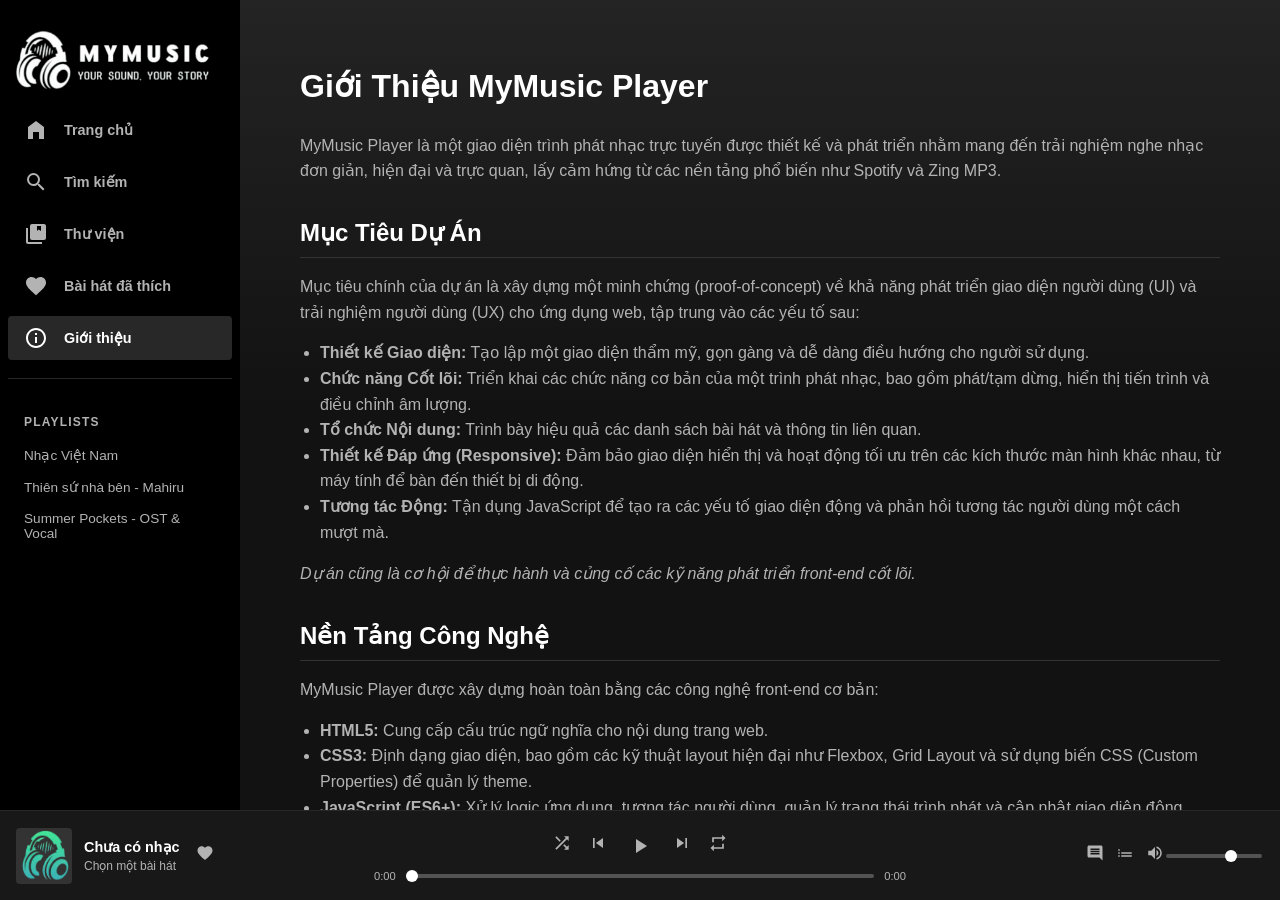
==== about.html @ 6b999616 "complete Website" ====
<!DOCTYPE html>
<html lang="vi">

<head>
    <meta charset="UTF-8">
    <meta name="viewport" content="width=device-width, initial-scale=1.0">
    <title>Giới thiệu - My Music Player</title>
    <link rel="stylesheet" href="styles.css">
    <link rel="icon" href="img/favicon.png" type="image/png">
    <style>
        /* Style riêng cho trang about nếu cần */
        .about-content {
            padding: 20px 30px;
            line-height: 1.6;
        }

        .about-content h1 {
            margin-bottom: 20px;
            font-size: 2em;
        }

        .about-content h2 {
            margin-top: 30px;
            margin-bottom: 15px;
            font-size: 1.5em;
            border-bottom: 1px solid #333;
            padding-bottom: 5px;
        }

        .about-content p {
            margin-bottom: 15px;
            color: #b3b3b3;
        }

        .about-content ul {
            list-style: disc;
            margin-left: 20px;
            margin-bottom: 15px;
            color: #b3b3b3;
        }

        .about-content a {
            color: #1DB954;
            /* Màu link Spotify Green */
            text-decoration: underline;
        }

        .about-content a:hover {
            color: #1ed760;
        }
    </style>
</head>

<body>
    <button class="menu-toggle-btn" aria-label="Toggle menu">☰</button>
    <audio id="audio-player"></audio>

    <div class="music-player-container">
        <!-- 1. Sidebar -->
        <nav class="sidebar">
            <div><img src="img/logo.png" height="80"></div>
            <div class="sidebar-nav">
                <ul>
                    <li>
                        <a href="index.html" class="active">
                            <svg viewBox="0 0 24 24" class="icon-home">
                                <path d="M12 3L4 9v12h5v-7h6v7h5V9z"></path>
                            </svg>
                            Trang chủ
                        </a>
                    </li>
                    <li>
                        <a href="search.html">
                            <svg viewBox="0 0 24 24" class="icon-search">
                                <path
                                    d="M15.5 14h-.79l-.28-.27A6.471 6.471 0 0 0 16 9.5 6.5 6.5 0 1 0 9.5 16c1.61 0 3.09-.59 4.23-1.57l.27.28v.79l5 4.99L20.49 19l-4.99-5zm-6 0C7.01 14 5 11.99 5 9.5S7.01 5 9.5 5 14 7.01 14 9.5 11.99 14 9.5 14z">
                                </path>
                            </svg>
                            Tìm kiếm
                        </a>
                    </li>
                    <li>
                        <a href="library.html">
                            <svg viewBox="0 0 24 24" class="icon-library">
                                <path
                                    d="M4 6H2v14c0 1.1.9 2 2 2h14v-2H4V6zm16-4H8c-1.1 0-2 .9-2 2v12c0 1.1.9 2 2 2h12c1.1 0 2-.9 2-2V4c0-1.1-.9-2-2-2zm-3 2v5l-2.5-1.5L13 9V4h5zM8 16h12V4h-2v7l-2.5-1.5L13 9V4H8v12z">
                                </path>
                            </svg>
                            Thư viện
                        </a>
                    </li>
                    <li>
                        <a href="favorite.html"> <!-- Link Bài hát đã thích giữ nguyên hoặc tạo trang riêng -->
                            <svg viewBox="0 0 24 24" class="icon-like">
                                <path
                                    d="M12 21.35l-1.45-1.32C5.4 15.36 2 12.28 2 8.5 2 5.42 4.42 3 7.5 3c1.74 0 3.41.81 4.5 2.09C13.09 3.81 14.76 3 16.5 3 19.58 3 22 5.42 22 8.5c0 3.78-3.4 6.86-8.55 11.54L12 21.35z">
                                </path>
                            </svg>
                            Bài hát đã thích
                        </a>
                    </li>
                    <!-- THÊM LINK GIỚI THIỆU -->
                    <li>
                        <a href="about.html" class="sidebar-link"> <!-- Đặt class sidebar-link nếu muốn style riêng -->
                            <svg viewBox="0 0 24 24" width="24" height="24" fill="currentColor" class="icon-info">
                                <path
                                    d="M11 7h2v2h-2zm0 4h2v6h-2zm1-9C6.48 2 2 6.48 2 12s4.48 10 10 10 10-4.48 10-10S17.52 2 12 2zm0 18c-4.41 0-8-3.59-8-8s3.59-8 8-8 8 3.59 8 8-3.59 8-8 8z">
                                </path>
                            </svg>
                            Giới thiệu
                        </a>
                    </li>

                </ul>
            </div>
            <div class="sidebar-playlists">
                <h4>PLAYLISTS</h4>
                <ul id="playlist-links-list">
                    <!-- Các link playlist sẽ được tạo bởi JavaScript ở đây -->
                </ul>
            </div>
        </nav>

        <!-- 2. Main Content Area for About Page -->
        <main class="main-content" id="about-content-container">
            <div class="about-content container py-4"> <!-- Thêm class container và padding -->
                <h1 class="text-center mb-4">Giới Thiệu MyMusic Player</h1>

                <p class="lead text-center mb-5">
                    MyMusic Player là một giao diện trình phát nhạc trực tuyến được thiết kế và phát triển nhằm mang đến
                    trải nghiệm nghe nhạc đơn giản, hiện đại và trực quan, lấy cảm hứng từ các nền tảng phổ biến như
                    Spotify và Zing MP3.
                </p>

                <section class="mb-5">
                    <h2 class="h4 border-bottom pb-2 mb-3">Mục Tiêu Dự Án</h2>
                    <p>Mục tiêu chính của dự án là xây dựng một minh chứng (proof-of-concept) về khả năng phát triển
                        giao diện người dùng (UI) và trải nghiệm người dùng (UX) cho ứng dụng web, tập trung vào các yếu
                        tố sau:</p>
                    <ul>
                        <li><strong>Thiết kế Giao diện:</strong> Tạo lập một giao diện thẩm mỹ, gọn gàng và dễ dàng điều
                            hướng cho người sử dụng.</li>
                        <li><strong>Chức năng Cốt lõi:</strong> Triển khai các chức năng cơ bản của một trình phát nhạc,
                            bao gồm phát/tạm dừng, hiển thị tiến trình và điều chỉnh âm lượng.</li>
                        <li><strong>Tổ chức Nội dung:</strong> Trình bày hiệu quả các danh sách bài hát và thông tin
                            liên quan.</li>
                        <li><strong>Thiết kế Đáp ứng (Responsive):</strong> Đảm bảo giao diện hiển thị và hoạt động tối
                            ưu trên các kích thước màn hình khác nhau, từ máy tính để bàn đến thiết bị di động.</li>
                        <li><strong>Tương tác Động:</strong> Tận dụng JavaScript để tạo ra các yếu tố giao diện động và
                            phản hồi tương tác người dùng một cách mượt mà.</li>
                    </ul>
                    <p><em>Dự án cũng là cơ hội để thực hành và củng cố các kỹ năng phát triển front-end cốt lõi.</em>
                    </p>
                </section>

                <section class="mb-5">
                    <h2 class="h4 border-bottom pb-2 mb-3">Nền Tảng Công Nghệ</h2>
                    <p>MyMusic Player được xây dựng hoàn toàn bằng các công nghệ front-end cơ bản:</p>
                    <ul>
                        <li><strong>HTML5:</strong> Cung cấp cấu trúc ngữ nghĩa cho nội dung trang web.</li>
                        <li><strong>CSS3:</strong> Định dạng giao diện, bao gồm các kỹ thuật layout hiện đại như
                            Flexbox, Grid Layout và sử dụng biến CSS (Custom Properties) để quản lý theme.</li>
                        <li><strong>JavaScript (ES6+):</strong> Xử lý logic ứng dụng, tương tác người dùng, quản lý
                            trạng thái trình phát và cập nhật giao diện động (không sử dụng framework/thư viện bên
                            ngoài).</li>
                        <li><strong>Hosting:</strong> Triển khai dưới dạng trang web tĩnh thông qua GitHub Pages.</li>
                    </ul>
                </section>

                <section class="mb-5">
                    <h2 class="h4 border-bottom pb-2 mb-3">Phạm Vi và Giới Hạn</h2>
                    <p>MyMusic Player là một ứng dụng web tĩnh (static web application), được triển khai trên GitHub
                        Pages. Do đó, ứng dụng hoạt động hoàn toàn phía client (trình duyệt) và có các giới hạn sau:</p>
                    <ul>
                        <li><strong>Dữ liệu tĩnh:</strong> Danh sách bài hát, thông tin nghệ sĩ và ảnh bìa được định
                            nghĩa cố định trong mã nguồn (JavaScript) và không thể được người dùng thêm/sửa/xóa thông
                            qua giao diện.</li>
                        <li><strong>Không có tính năng phía máy chủ:</strong> Không có cơ sở dữ liệu, chức năng đăng
                            nhập/đăng ký người dùng, lưu trữ playlist cá nhân trên server, hoặc khả năng tải lên tập tin
                            nhạc.</li>
                        <li><strong>Hoạt động độc lập:</strong> Không có sự đồng bộ hóa trạng thái nghe nhạc giữa các
                            thiết bị hoặc phiên làm việc khác nhau.</li>
                    </ul>
                    <p><em>Các giới hạn này phản ánh bản chất của một dự án front-end tĩnh tập trung vào giao diện và
                            trải nghiệm người dùng phía client.</em></p>
                </section>

                <section class="mb-4">
                    <h2 class="h4 border-bottom pb-2 mb-3">Thông Tin Nhà Phát Triển</h2>
                    <p>Dự án được phát triển bởi <strong>Trần Hữu Đạt</strong>.</p>
                    <p>Để xem thêm các dự án khác hoặc liên hệ, vui lòng truy cập hồ sơ GitHub:</p>
                    <p><a href="https://github.com/TranHuuDat2004/" target="_blank" rel="noopener noreferrer"
                            class="btn btn-outline-dark">
                            <i class="fab fa-github"></i> <!-- Giả sử bạn dùng Font Awesome -->
                            Xem trên GitHub
                        </a></p>
                </section>

                <hr>

                <p class="text-center text-muted mt-4">Cảm ơn bạn đã dành thời gian tìm hiểu về MyMusic Player!</p>

            </div>
        </main>

        <!-- 3. Player Bar -->
        <footer class="player-bar">
            <!-- Copy nội dung player bar vào đây -->
            <div class="song-info"> <img src="img/favicon.png" alt="Now Playing" id="now-playing-art">
                <div class="text-details">
                    <h4 id="now-playing-title">Chưa có nhạc</h4>
                    <p id="now-playing-artist">Chọn một bài hát</p>
                </div>
                <div class="actions"> <button title="Thích"><svg viewBox="0 0 24 24" width="18" height="18"
                            class="icon-like">
                            <path
                                d="M12 21.35l-1.45-1.32C5.4 15.36 2 12.28 2 8.5 2 5.42 4.42 3 7.5 3c1.74 0 3.41.81 4.5 2.09C13.09 3.81 14.76 3 16.5 3 19.58 3 22 5.42 22 8.5c0 3.78-3.4 6.86-8.55 11.54L12 21.35z">
                            </path>
                        </svg></button> </div>
            </div>
            <div class="player-controls">
                <div class="buttons"> <button title="Ngẫu nhiên"><svg viewBox="0 0 24 24" width="20" height="20"
                            class="icon-shuffle">
                            <path
                                d="M10.59 9.17L5.41 4 4 5.41l5.17 5.17 1.42-1.41zM14.5 4l2.04 2.04L4 18.59 5.41 20 17.96 7.46 20 9.5V4h-5.5zm.33 9.41l-1.41 1.41 3.13 3.13L14.5 20H20v-5.5l-2.04 2.04-3.13-3.13z">
                            </path>
                        </svg></button> <button title="Trước"><svg viewBox="0 0 24 24" width="20" height="20"
                            class="icon-prev">
                            <path d="M6 6h2v12H6zm3.5 6l8.5 6V6z"></path>
                        </svg></button> <button class="play-pause-btn" id="main-play-pause-btn" title="Phát"><svg
                            viewBox="0 0 24 24" width="24" height="24" class="icon-play">
                            <path d="M8 5v14l11-7z"></path>
                        </svg></button> <button title="Tiếp theo"><svg viewBox="0 0 24 24" width="20" height="20"
                            class="icon-next">
                            <path d="M6 18l8.5-6L6 6v12zM16 6v12h2V6h-2z"></path>
                        </svg></button> <button title="Lặp lại"><svg viewBox="0 0 24 24" width="20" height="20"
                            class="icon-repeat">
                            <path d="M7 7h10v3l4-4-4-4v3H5v6h2V7zm10 10H7v-3l-4 4 4 4v-3h12v-6h-2v4z"></path>
                        </svg></button> </div>
                <div class="progress-bar-container"> <span id="current-time">0:00</span> <input type="range"
                        id="progress-bar" min="0" max="100" value="0" title="Thanh tiến trình"> <span
                        id="total-time">0:00</span> </div>
            </div>
            <div class="other-controls"> <button title="Lời bài hát"><svg viewBox="0 0 24 24" width="18" height="18"
                        class="icon-lyrics">
                        <path
                            d="M20 2H4c-1.1 0-2 .9-2 2v12c0 1.1.9 2 2 2h14l4 4V4c0-1.1-.9-2-2-2zm-2 12H6v-2h12v2zm0-3H6V9h12v2zm0-3H6V6h12v2z">
                        </path>
                    </svg></button> <button title="Hàng đợi"><svg viewBox="0 0 24 24" width="18" height="18"
                        class="icon-queue">
                        <path
                            d="M3 13h2v-2H3v2zm0 4h2v-2H3v2zm0-8h2V7H3v2zm4 4h14v-2H7v2zm0 4h14v-2H7v2zm0-10h14V7H7v2z">
                        </path>
                    </svg></button> <button title="Âm lượng"><svg viewBox="0 0 24 24" width="18" height="18"
                        class="icon-volume">
                        <path
                            d="M3 9v6h4l5 5V4L7 9H3zm13.5 3c0-1.77-1.02-3.29-2.5-4.03v8.05c1.48-.73 2.5-2.25 2.5-4.02zM14 3.23v2.06c2.89.86 5 3.54 5 6.71s-2.11 5.85-5 6.71v2.06c4.01-.91 7-4.49 7-8.77s-2.99-7.86-7-8.77z">
                        </path>
                    </svg></button>
                <div class="volume-bar-container"><input type="range" id="volume-bar" min="0" max="100" value="70"
                        title="Thanh âm lượng"></div>
            </div>
        </footer>
    </div>

    <!-- Scripts cần thiết cho player và sidebar (tùy thuộc cấu trúc của bạn) -->
    <script src="data/music.js"></script> <!-- Cần cho render playlist sidebar -->
    <script src="js/utils.js"></script>
    <script src="js/player.js"></script>
    <!-- Không cần main.js, search.js, library.js ở đây -->
    <script>
        // Chạy render playlist cho sidebar trên trang about
        document.addEventListener('DOMContentLoaded', () => {
            const playlistUl = document.getElementById('playlist-links-list');
            if (typeof ALL_MUSIC_SECTIONS !== 'undefined' && playlistUl && typeof window.renderPlaylistLinks === 'function') {
                window.renderPlaylistLinks(ALL_MUSIC_SECTIONS, playlistUl);
            }
            // Đảm bảo class 'active' đúng cho link 'Giới thiệu'
            document.querySelectorAll('.sidebar-nav a').forEach(link => link.classList.remove('active'));
            const aboutLink = document.querySelector('.sidebar-nav a[href="about.html"]');
            if (aboutLink) aboutLink.classList.add('active');
        });
    </script>

</body>

</html>
---- styles.css ----
html {
    height: 100%;
    /* Đảm bảo html chiếm toàn bộ chiều cao */
    box-sizing: border-box;
    /* Nên có để padding và border không làm tăng kích thước */
}

*,
*:before,
*:after {
    box-sizing: inherit;
    /* Kế thừa box-sizing từ html */
}

body {
    height: 100%;
    /* Đảm bảo body chiếm toàn bộ chiều cao của html */
    margin: 0;
    font-family: -apple-system, BlinkMacSystemFont, "Segoe UI", Roboto, Helvetica, Arial, sans-serif;
    background-color: #121212;
    color: #ffffff;
    /* Quan trọng: Bỏ overflow: hidden ở body nếu có, để test */
    /* overflow: hidden; */
    /* Tạm thời comment dòng này để kiểm tra */
    display: flex;
    /* Sử dụng flexbox cho body để music-player-container có thể co giãn */
    flex-direction: column;
    /* Để music-player-container chiếm hết không gian còn lại */
}

a {
    text-decoration: none;
    color: #b3b3b3;
}

a:hover {
    color: #ffffff;
}

ul {
    list-style: none;
    padding: 0;
    margin: 0;
}

button {
    background-color: transparent;
    border: none;
    color: #b3b3b3;
    cursor: pointer;
    padding: 0;
}

button:hover {
    color: #ffffff;
}

/* Main Layout: Grid like Spotify Desktop */
.music-player-container {
    display: grid;
    grid-template-columns: 240px 1fr;
    /* Sidebar width and main content */
    grid-template-rows: 1fr auto;
    /* Main content fills height, player bar fixed height */
    height: 100vh;
    grid-template-areas:
        "sidebar main-content"
        "player-bar player-bar";
}

/* 1. Sidebar */
.sidebar {
    grid-area: sidebar;
    background-color: #000000;
    padding: 24px 8px;
    display: flex;
    flex-direction: column;
    overflow-y: auto;
}

.sidebar .logo {
    font-size: 1.5em;
    font-weight: bold;
    padding: 0 16px 20px 16px;
    color: #ffffff;
}

.sidebar-nav ul li a,
.sidebar-nav ul li button {
    display: flex;
    align-items: center;
    padding: 10px 16px;
    font-size: 0.9em;
    font-weight: bold;
    border-radius: 4px;
    margin-bottom: 8px;
}

.sidebar-nav ul li a.active,
.sidebar-nav ul li button.active {
    background-color: #282828;
    color: #ffffff;
}

.sidebar-nav ul li a svg,
.sidebar-nav ul li button svg {
    margin-right: 16px;
    width: 24px;
    height: 24px;
}

.sidebar-playlists {
    padding: 20px 16px 0 16px;
    border-top: 1px solid #282828;
    margin-top: 10px;
    flex-grow: 1;
    /* Allow playlists to take remaining space and scroll */
    overflow-y: auto;
}

.sidebar-playlists h4 {
    font-size: 0.75em;
    text-transform: uppercase;
    letter-spacing: .1em;
    margin-bottom: 10px;
    color: #b3b3b3;
}

.sidebar-playlists ul li a {
    display: block;
    padding: 8px 0;
    font-size: 0.85em;
    color: #b3b3b3;
}

.sidebar-playlists ul li a:hover {
    color: #ffffff;
}

.create-playlist-btn {
    font-size: 0.9em !important;
    font-weight: bold !important;
    color: #b3b3b3 !important;
}

.create-playlist-btn:hover {
    color: #ffffff !important;
}

.create-playlist-btn .plus-icon {
    background-color: #b3b3b3;
    color: #000;
    width: 24px;
    height: 24px;
    display: flex;
    justify-content: center;
    align-items: center;
    font-size: 1.2em;
    margin-right: 16px;
    border-radius: 2px;
}

.create-playlist-btn:hover .plus-icon {
    background-color: #ffffff;
}


/* 2. Main Content Area */
.main-content {
    grid-area: main-content;
    background: linear-gradient(rgba(40, 40, 40, 0.8), #121212 50%);
    /* Subtle gradient at top */
    overflow-y: auto;
    padding: 20px 30px;
    scroll-behavior: smooth;
    /* Kích hoạt cuộn mượt cho main-content */
}

.main-content h1 {
    font-size: 2em;
    margin-bottom: 30px;
}

.content-section {
    margin-bottom: 40px;
}

.content-section h2 {
    font-size: 1.5em;
    margin-bottom: 20px;
}

.card-grid {
    display: grid;
    grid-template-columns: repeat(auto-fill, minmax(180px, 1fr));
    gap: 24px;
}

.card {
    background-color: #181818;
    padding: 16px;
    border-radius: 8px;
    transition: background-color 0.3s ease;
    position: relative;
    /* For play button */
    cursor: pointer;
    /* Make the whole card clickable for simplicity or just the play button */
}

.card:hover {
    background-color: #282828;
}

.card img.album-art {
    width: 100%;
    /* Chiếm toàn bộ chiều rộng của .card padding box */
    /* height: auto; */
    /* Bỏ height: auto nếu có, để aspect-ratio kiểm soát */

    aspect-ratio: 1 / 1;
    /* QUAN TRỌNG: Đảm bảo ảnh là hình vuông */
    /* Tỷ lệ 1/1 nghĩa là chiều rộng = chiều cao */

    object-fit: cover;
    /* QUAN TRỌNG: Ảnh sẽ lấp đầy không gian vuông,
                            phần thừa sẽ bị cắt, giữ nguyên tỷ lệ gốc của ảnh. */
    object-position: center center;
    /* Căn giữa ảnh khi bị cắt (mặc định) */

    border-radius: 4px;
    /* Giữ lại bo góc nếu muốn */
    margin-bottom: 12px;
    box-shadow: 0 8px 24px rgba(0, 0, 0, 0.5);
}

.card h3.song-title {
    /* Added class for JS */
    font-size: 1em;
    margin: 0 0 4px 0;
    white-space: nowrap;
    overflow: hidden;
    text-overflow: ellipsis;
}

.card p.song-artist {
    /* Added class for JS */
    font-size: 0.85em;
    color: #b3b3b3;
    margin: 0;
    white-space: nowrap;
    overflow: hidden;
    text-overflow: ellipsis;
}

.card .play-button-overlay {
    position: absolute;
    bottom: 80px;
    /* Adjust based on card content */
    right: 20px;
    background-color: #1DB954;
    /* Spotify green */
    color: white;
    border-radius: 50%;
    width: 48px;
    height: 48px;
    display: flex;
    justify-content: center;
    align-items: center;
    font-size: 1.5em;
    opacity: 0;
    transform: translateY(10px);
    transition: opacity 0.3s ease, transform 0.3s ease;
    box-shadow: 0 4px 8px rgba(0, 0, 0, 0.3);
    pointer-events: none;
    /* So it doesn't interfere with card click */
}

.card:hover .play-button-overlay {
    opacity: 1;
    transform: translateY(0);
}


/* 3. Player Bar */
.player-bar {
    grid-area: player-bar;
    background-color: #181818;
    border-top: 1px solid #282828;
    padding: 0 16px;
    height: 90px;
    display: flex;
    align-items: center;
    justify-content: space-between;
}

.player-bar .song-info {
    display: flex;
    align-items: center;
    min-width: 180px;
    /* Spotify's min-width */
    flex: 1 0 180px;
}

.player-bar .song-info img#now-playing-art {
    width: 56px;
    height: 56px;
    /* Đảm bảo vuông */
    /* aspect-ratio: 1 / 1; */
    object-fit: cover;
    object-position: center center;
    margin-right: 12px;
    border-radius: 4px;
    background-color: #333;
}

.player-bar .song-info .text-details h4#now-playing-title {
    /* Added ID for JS */
    font-size: 0.9em;
    margin: 0 0 4px 0;
    white-space: nowrap;
    overflow: hidden;
    text-overflow: ellipsis;
}

.player-bar .song-info .text-details p#now-playing-artist {
    /* Added ID for JS */
    font-size: 0.75em;
    color: #b3b3b3;
    margin: 0;
    white-space: nowrap;
    overflow: hidden;
    text-overflow: ellipsis;
}

.player-bar .song-info .actions button {
    margin-left: 16px;
    font-size: 1.1em;
}

.player-bar .player-controls {
    display: flex;
    flex-direction: column;
    align-items: center;
    justify-content: center;
    flex: 2 0 auto;
    /* Take more space but can shrink */
    max-width: 722px;
    /* Spotify's max-width */
}

.player-bar .player-controls .buttons {
    display: flex;
    align-items: center;
    gap: 16px;
    margin-bottom: 8px;
}

.player-bar .player-controls .buttons button {
    font-size: 1.2em;
}

.player-bar .player-controls .buttons .play-pause-btn#main-play-pause-btn {
    /* Added ID for JS */
    font-size: 1.8em;
    /* Larger play button */
    width: 32px;
    height: 32px;
    border-radius: 50%;
    display: flex;
    align-items: center;
    justify-content: center;
}

.player-bar .player-controls .buttons .play-pause-btn#main-play-pause-btn:hover {
    transform: scale(1.1);
}

.player-bar .progress-bar-container {
    display: flex;
    align-items: center;
    width: 100%;
    gap: 8px;
    font-size: 0.7em;
    color: #b3b3b3;
}

.player-bar .progress-bar-container span#current-time {
    /* Added ID */
    min-width: 30px;
    text-align: right;
}

.player-bar .progress-bar-container span#total-time {
    /* Added ID */
    min-width: 30px;
}

.player-bar .progress-bar-container input#progress-bar[type="range"] {
    /* Added ID */
    flex-grow: 1;
    height: 4px;
    -webkit-appearance: none;
    appearance: none;
    background: #535353;
    border-radius: 2px;
    cursor: pointer;
}

.player-bar .progress-bar-container input#progress-bar[type="range"]::-webkit-slider-thumb {
    -webkit-appearance: none;
    appearance: none;
    width: 12px;
    height: 12px;
    background: #ffffff;
    border-radius: 50%;
    cursor: pointer;
}

.player-bar .progress-bar-container input#progress-bar[type="range"]::-moz-range-thumb {
    width: 12px;
    height: 12px;
    background: #ffffff;
    border-radius: 50%;
    cursor: pointer;
    border: none;
}


.player-bar .other-controls {
    display: flex;
    align-items: center;
    justify-content: flex-end;
    min-width: 180px;
    flex: 1 0 180px;
}

.player-bar .other-controls button {
    margin-left: 12px;
    font-size: 1.1em;
}

.player-bar .other-controls .volume-bar-container {
    display: flex;
    align-items: center;
    width: 100px;
    /* Fixed width for volume slider */
}

.player-bar .other-controls .volume-bar-container input#volume-bar[type="range"] {
    /* Added ID */
    width: 100%;
    height: 4px;
    -webkit-appearance: none;
    appearance: none;
    background: #535353;
    border-radius: 2px;
    cursor: pointer;
}

.player-bar .other-controls .volume-bar-container input#volume-bar[type="range"]::-webkit-slider-thumb {
    -webkit-appearance: none;
    appearance: none;
    width: 12px;
    height: 12px;
    background: #ffffff;
    border-radius: 50%;
    cursor: pointer;
}

.player-bar .other-controls .volume-bar-container input#volume-bar[type="range"]::-moz-range-thumb {
    width: 12px;
    height: 12px;
    background: #ffffff;
    border-radius: 50%;
    cursor: pointer;
    border: none;
}

/* Placeholder SVG Icons (simple ones) */
.icon-home path,
.icon-search path,
.icon-library path,
.icon-add path,
.icon-like path,
.icon-lyrics path,
.icon-queue path,
.icon-devices path,
.icon-volume path,
.icon-shuffle path,
.icon-prev path,
.icon-play path,
.icon-pause path,
.icon-next path,
.icon-repeat path {
    fill: currentColor;
}

/* Hidden audio element */
#audio-player {
    display: none;
}

/* CSS SPECIFIC TO ARTIST PAGE (ngoài những gì đã có trong styles.css) */
.artist-header {
    height: 300px;
    /* Or more, depending on your design */
    position: relative;
    display: flex;
    align-items: flex-end;
    /* Align content to bottom */
    padding: 24px 30px;
    box-sizing: border-box;
    margin: -20px -30px 0;
    /* Negative margin to fill top padding of main-content */
}

.artist-header::before {
    /* For background image with overlay */
    content: "";
    background-image: var(--artist-banner-url, url('https://via.placeholder.com/1200x300/222/444?text=Artist+Banner'));
    background-size: cover;
    background-position: center;
    position: absolute;
    top: 0;
    left: 0;
    right: 0;
    bottom: 0;
    z-index: 1;
}

.artist-header::after {
    /* Overlay */
    content: "";
    position: absolute;
    top: 0;
    left: 0;
    right: 0;
    bottom: 0;
    background: linear-gradient(to top, rgba(18, 18, 18, 1) 0%, rgba(18, 18, 18, 0.7) 50%, rgba(18, 18, 18, 0) 100%);
    z-index: 2;
}

.artist-header-content {
    position: relative;
    z-index: 3;
    display: flex;
    align-items: flex-end;
    gap: 20px;
}

.artist-avatar img {
    width: 180px;
    /* Adjust size as needed */
    height: 180px;
    border-radius: 50%;
    object-fit: cover;
    border: 4px solid #121212;
    /* Optional border */
    box-shadow: 0 4px 60px rgba(0, 0, 0, 0.5);
}

.artist-info {
    display: flex;
    flex-direction: column;
    justify-content: flex-end;
}

.artist-info .artist-type {
    font-size: 0.8em;
    font-weight: bold;
    text-transform: uppercase;
    margin-bottom: 8px;
}

.artist-info .artist-name {
    font-size: 3.5em;
    /* Large artist name */
    font-weight: 900;
    margin: 0;
    line-height: 1.1;
    color: #fff;
}

.artist-stats {
    font-size: 0.9em;
    color: #b3b3b3;
    margin-top: 8px;
}

.artist-actions {
    margin-top: 24px;
    margin-bottom: 30px;
    /* Space before content sections */
    display: flex;
    align-items: center;
    gap: 16px;
}

.play-button-large {
    background-color: #1DB954;
    color: white;
    border-radius: 50%;
    width: 56px;
    height: 56px;
    display: flex;
    justify-content: center;
    align-items: center;
    font-size: 1.8em;
    /* Icon size */
    border: none;
    cursor: pointer;
    transition: transform 0.2s ease;
}

.play-button-large:hover {
    transform: scale(1.05);
}

.follow-button {
    padding: 8px 20px;
    border: 1px solid #727272;
    border-radius: 500px;
    /* Pill shape */
    font-weight: bold;
    font-size: 0.8em;
    text-transform: uppercase;
    cursor: pointer;
    transition: background-color 0.2s, border-color 0.2s;
}

.follow-button:hover {
    border-color: #fff;
    background-color: rgba(255, 255, 255, 0.1);
}

.follow-button.following {
    border-color: #1DB954;
    color: #1DB954;
}

.artist-more-options button {
    font-size: 1.5em;
    /* For the three dots icon */
}

/* Re-using .content-section and .card-grid from main styles */
/* You might want specific styling for song list items if not using cards */
.song-list-item {
    display: flex;
    align-items: center;
    padding: 8px 12px;
    border-radius: 4px;
    cursor: pointer;
    gap: 12px;
}

.song-list-item:hover {
    background-color: rgba(255, 255, 255, 0.1);
}

.song-list-item .song-index {
    color: #b3b3b3;
    width: 20px;
    text-align: right;
}

/* Nếu bạn muốn ảnh nhỏ trong danh sách bài hát (ví dụ: trang nghệ sĩ) cũng vuông: */
.song-list-item img.album-art-small {
    width: 40px;
    /* Hoặc kích thước bạn muốn */
    height: 40px;
    /* Đặt chiều cao bằng chiều rộng để đảm bảo vuông */
    /* Hoặc dùng aspect-ratio: 1 / 1; nếu width có thể thay đổi */
    /* aspect-ratio: 1 / 1; */

    object-fit: cover;
    object-position: center center;
    border-radius: 4px;
}

.song-list-item .song-details {
    flex-grow: 1;
}

.song-list-item .song-title {
    font-weight: 500;
    color: #fff;
}

.song-list-item .song-plays,
.song-list-item .song-duration {
    font-size: 0.85em;
    color: #b3b3b3;
}

.song-list-item .song-duration {
    min-width: 40px;
    text-align: right;
}

.song-list-item .song-actions button {
    font-size: 1.2em;
    padding: 4px;
}




/* --- RESPONSIVE DESIGN --- */

/* Nút bật/tắt menu cho mobile (ban đầu ẩn trên desktop) */
.menu-toggle-btn {
    display: none;
    /* Sẽ được hiển thị bởi media query */
    position: fixed;
    top: 15px;
    left: 15px;
    z-index: 1001;
    background-color: rgba(30, 30, 30, 0.8);
    color: #fff;
    border: 1px solid #555;
    padding: 8px 12px;
    border-radius: 4px;
    font-size: 1.2em;
    cursor: pointer;
}

.menu-toggle-btn:hover {
    background-color: rgba(50, 50, 50, 0.9);
}

/* styles.css (hoặc search.css) */

/* --- Search Interface Styles --- */

.search-container {
    padding: 20px 0;
    /* Thêm padding trên/dưới nếu cần */
}

.search-title {
    font-size: 2em;
    /* Giống h1 cũ hoặc điều chỉnh */
    font-weight: 700;
    margin-bottom: 10px;
    color: #ffffff;
}

.search-description {
    font-size: 0.9em;
    color: #b3b3b3;
    margin-bottom: 30px;
}

/* Thanh tìm kiếm */
.search-bar {
    position: relative;
    /* Để định vị các icon/nút bên trong */
    display: flex;
    align-items: center;
    background-color: #242424;
    /* Màu nền tối hơn một chút */
    border-radius: 500px;
    /* Bo tròn hoàn toàn */
    padding: 6px 12px;
    margin-bottom: 30px;
    max-width: 400px;
    /* Giới hạn chiều rộng hoặc để 100% tùy thiết kế */
    box-shadow: 0 2px 8px rgba(0, 0, 0, 0.3);
    transition: background-color 0.2s ease;
}

.search-bar:focus-within {
    /* Style khi input bên trong được focus */
    background-color: #333333;
    box-shadow: 0 0 0 1px rgba(255, 255, 255, 0.7);
    /* Viền nhẹ khi focus */
}

/* Icon tìm kiếm */
.search-icon {
    display: flex;
    /* Để căn chỉnh SVG nếu dùng */
    align-items: center;
    justify-content: center;
    padding-right: 8px;
    color: #b3b3b3;
    /* Màu icon */
}

.search-icon svg {
    width: 20px;
    /* Điều chỉnh kích thước icon */
    height: 20px;
}

/* Ô nhập liệu */
.search-input-field {
    flex-grow: 1;
    /* Chiếm hết không gian còn lại */
    background-color: transparent;
    /* Nền trong suốt */
    border: none;
    outline: none;
    /* Bỏ viền outline mặc định */
    color: #ffffff;
    /* Màu chữ nhập */
    font-size: 0.95em;
    padding: 8px 0;
    /* Padding bên trong input */
}

.search-input-field::placeholder {
    color: #b3b3b3;
    /* Màu chữ placeholder */
    opacity: 0.8;
}

/* Nút xóa tìm kiếm */
.clear-search-btn {
    background: none;
    border: none;
    color: #b3b3b3;
    font-size: 1.5em;
    /* Kích thước dấu 'x' */
    line-height: 1;
    cursor: pointer;
    padding: 0 5px;
    /* Khoảng cách click */
    margin-left: 5px;
    opacity: 0.7;
    transition: opacity 0.2s ease;
}

.clear-search-btn:hover {
    color: #ffffff;
    opacity: 1;
}

/* JS sẽ điều khiển display: none/block cho nút này */


/* Khu vực kết quả */
#search-results-container {
    margin-top: 20px;
    /* Sử dụng lại card-grid nếu muốn hiển thị kết quả dạng card */
}

/* Thông báo ban đầu/không có kết quả */
.search-initial-message,
#search-results-container>p {
    /* Áp dụng cho cả message khi không có kq */
    color: #b3b3b3;
    text-align: center;
    padding: 40px 20px;
    font-size: 1.1em;
}

/* --- Song List Container (Kiểu bảng/lưới chi tiết) --- */
.song-list-container {
    margin-top: 20px;
}
.song-list-item, /* Áp dụng cho cả header và item */
.song-list-header {
    display: flex;
    align-items: center;
    padding: 10px 12px;
    border-radius: 4px;
    gap: 12px;
    transition: background-color 0.2s ease;
    /* border-bottom: 1px solid rgba(255,255,255,0.05); */ /* Tùy chọn: đường kẻ mờ giữa các item */
}

.song-list-header { /* Style riêng cho header nếu cần */
    color: #b3b3b3;
    font-size: 0.8em;
    text-transform: uppercase;
    border-bottom: 1px solid rgba(255, 255, 255, 0.1);
    cursor: default; /* Header không cần cursor pointer */
}
.song-list-header:hover { /* Bỏ hover effect cho header */
    background-color: transparent;
}


/* Cột STT */
.song-list-item .song-index,
.song-list-header .song-index {
    color: #b3b3b3;
    font-size: 0.95em;
    width: 25px;
    text-align: right;
    flex-shrink: 0;
    padding-right: 8px; /* Thêm padding để số không sát ảnh */
}
.song-list-header .song-index { /* Riêng cho header */
    font-weight: bold;
}

/* Cột ảnh bìa */
.song-list-item .album-art-small,
.song-list-header .song-art-placeholder { /* Placeholder cho header */
    width: 40px;
    height: 40px;
    border-radius: 4px;
    object-fit: cover;
    flex-shrink: 0;
    background-color: transparent; /* Cho placeholder */
}

/* Cột Tiêu đề & Tên nghệ sĩ (trong item) hoặc chỉ Tiêu đề (trong header) */
.song-list-item .song-details,
.song-list-header .song-details {
    flex-grow: 1; /* Quan trọng: Cho phép cột này co giãn */
    overflow: hidden;
    min-width: 0; /* Cho phép co lại đúng cách */
    /* Có thể đặt flex-basis nếu muốn tỷ lệ cố định hơn */
    /* flex-basis: 40%; */
}
.song-list-header .song-details .song-title { /* Tiêu đề trong header */
     font-weight: bold;
}
.song-list-item .song-title {
    font-weight: 500;
    color: #ffffff;
    white-space: nowrap;
    overflow: hidden;
    text-overflow: ellipsis;
    font-size: 0.95em;
    margin-bottom: 2px;
}
.song-list-item .song-artist-name-in-list {
    font-size: 0.8em;
    color: #b3b3b3;
    white-space: nowrap;
    overflow: hidden;
    text-overflow: ellipsis;
}

/* Cột Nghệ sĩ RIÊNG (MỚI) */
.song-list-item .song-artist-column,
.song-list-header .song-artist-header { /* class cũ từ header */
    flex-basis: 20%; /* Điều chỉnh % này cho phù hợp */
    min-width: 100px; /* Đảm bảo không quá hẹp */
    white-space: nowrap;
    overflow: hidden;
    text-overflow: ellipsis;
    color: #b3b3b3;
    font-size: 0.85em;
    padding-left: 10px; /* Khoảng cách với cột trước */
    flex-shrink: 0; /* Không cho co lại nếu không cần */
}
.song-list-header .song-artist-header {
    font-weight: bold;
}
.song-list-item .song-artist-column a { /* Style cho link nghệ sĩ nếu có */
    color: #b3b3b3;
    text-decoration: none;
}
.song-list-item .song-artist-column a:hover {
    text-decoration: underline;
    color: #fff;
}


/* Cột Lượt nghe */
.song-list-item .song-plays,
.song-list-header .song-plays {
    font-size: 0.85em;
    color: #b3b3b3;
    min-width: 70px; /* Điều chỉnh độ rộng */
    text-align: right;
    flex-shrink: 0;
}
.song-list-header .song-plays {
    font-weight: bold;
}

/* Cột Thời lượng */
.song-list-item .song-duration,
.song-list-header .song-duration {
    font-size: 0.85em;
    color: #b3b3b3;
    min-width: 50px; /* Điều chỉnh độ rộng */
    text-align: right;
    flex-shrink: 0;
}
.song-list-header .song-duration {
    font-weight: bold;
}

/* Cột Actions (Nút like) */
.song-list-item .song-actions,
.song-list-header .song-actions-placeholder {
    display: flex;
    align-items: center;
    gap: 10px;
    min-width: 45px; /* Tăng nhẹ để có không gian */
    justify-content: center; /* Căn giữa nút like */
    flex-shrink: 0;
}
.song-list-header .song-actions-placeholder {
    height: 1px; /* Chỉ để giữ chỗ */
}
/* ... (CSS cho nút like như cũ) ... */

/* Responsive cho danh sách bài hát */
@media (max-width: 768px) {
    .song-list-item .song-plays,
    .song-list-header .song-plays {
        display: none;
    }
     .song-list-item .song-artist-column, /* Ẩn cột nghệ sĩ riêng trên tablet */
     .song-list-header .song-artist-header {
        display: none;
    }
    /* Khi ẩn cột nghệ sĩ, tên nghệ sĩ trong .song-details sẽ tự hiển thị */
}


@media (max-width: 480px) {
    .song-list-item {
        gap: 8px;
        padding: 8px 5px;
    }
    .song-list-item .song-index {
        font-size: 0.9em;
        width: 20px;
    }
    .song-list-item img.album-art-small {
        width: 36px;
        height: 36px;
    }
    .song-list-item .song-title {
        font-size: 0.9em;
    }
    .song-list-item .song-artist-name-in-list {
        font-size: 0.75em;
    }
     .song-list-item .song-actions {
        min-width: 30px;
    }
     .song-list-item .song-actions button {
        font-size: 1em;
    }
    /* Có thể ẩn cả duration nếu quá chật */
    /*
    .song-list-item .song-duration {
        display: none;
    }
    .song-list-header .song-duration {
        display: none;
    }
    */
}

/* Responsive cho thanh tìm kiếm */
@media (max-width: 768px) {
    .search-bar {
        max-width: none;
        /* Chiếm toàn bộ chiều rộng trên mobile */
    }

    .search-title {
        font-size: 1.8em;
    }

    .search-description {
        margin-bottom: 25px;
    }
}

@media (max-width: 480px) {
    .search-title {
        font-size: 1.5em;
    }

    .search-description {
        font-size: 0.85em;
        margin-bottom: 20px;
    }

    .search-input-field {
        font-size: 0.9em;
    }
}

/* --- Tái sử dụng style cho card-grid nếu cần --- */
/* Đảm bảo bạn đã có định nghĩa cho .card-grid, .card, v.v... trong CSS */
.card-grid {
    display: grid;
    grid-template-columns: repeat(auto-fill, minmax(180px, 1fr));
    gap: 24px;
}

/* ... các style cho .card, .card img.album-art, .song-title, .song-artist, .play-button-overlay ... */

/* Ví dụ responsive cho card-grid (nên có trong CSS chung) */
@media (max-width: 768px) {
    .card-grid {
        grid-template-columns: repeat(auto-fill, minmax(150px, 1fr));
        gap: 16px;
    }
}

@media (max-width: 480px) {
    .card-grid {
        grid-template-columns: repeat(auto-fill, minmax(130px, 1fr));
        gap: 12px;
    }
}

/* Tablet và các thiết bị nhỏ hơn (ví dụ: < 769px) */
@media (max-width: 768px) {
    .music-player-container {
        grid-template-columns: 1fr;
        /* Chỉ còn main content và player bar */
        grid-template-rows: auto 1fr auto;
        /* Top-bar (nếu có), main-content, player-bar */
        grid-template-areas:
            /* "top-bar" */
            /* Nếu bạn muốn có một top-bar riêng cho mobile */
            "main-content"
            "player-bar";
    }

    .sidebar {
        position: fixed;
        left: -280px;
        /* Ẩn hoàn toàn sidebar (width 240px + padding + an toàn) */
        top: 0;
        bottom: 0;
        width: 240px;
        /* Giữ nguyên width của sidebar khi hiện */
        z-index: 1000;
        /* Đảm bảo nó nổi lên trên */
        transition: left 0.3s ease-in-out;
        box-shadow: 4px 0px 15px rgba(0, 0, 0, 0.5);
        height: 100vh;
        /* Đảm bảo chiều cao full */
    }

    .sidebar.active {
        left: 0;
        /* Hiện sidebar */
    }

    .menu-toggle-btn {
        display: block;
        /* Hiện nút menu trên mobile */
    }

    .main-content {
        /* Thêm padding top để không bị nút menu che */
        /* Điều chỉnh giá trị này nếu bạn có top-bar */
        padding-top: 60px;
        padding-left: 15px;
        padding-right: 15px;
    }

    .main-content h1 {
        font-size: 1.8em;
    }

    .card-grid {
        /* Hiển thị 2 cột trên tablet, hoặc tự động fill */
        grid-template-columns: repeat(auto-fill, minmax(150px, 1fr));
        gap: 16px;
    }

    .card .play-button-overlay {
        width: 40px;
        height: 40px;
        font-size: 1.3em;
        bottom: 70px;
        /* Điều chỉnh vị trí nút play trên card */
        right: 15px;
    }

    .card h3.song-title,
    .card p.song-artist {
        font-size: 0.9em;
    }


    /* Player Bar adjustments */
    .player-bar {
        height: 75px;
        /* Có thể giảm chiều cao một chút */
        padding: 0 10px;
    }

    .player-bar .song-info {
        min-width: 0;
        /* Cho phép co lại nhiều hơn */
        flex-basis: 100px;
        /* Giảm không gian cơ bản */
        margin-right: 5px;
    }

    /* Điều chỉnh cho responsive nếu cần */

    .player-bar .song-info img#now-playing-art {
        width: 48px;
        height: 48px;
        /* Đảm bảo vuông */
    }

    .player-bar .song-info .text-details h4#now-playing-title {
        font-size: 0.85em;
    }

    .player-bar .song-info .text-details p#now-playing-artist {
        font-size: 0.7em;
    }

    .player-bar .song-info .actions {
        display: none;
        /* Ẩn nút like/options ở đây để tiết kiệm không gian */
    }

    .player-bar .player-controls .buttons {
        gap: 10px;
        /* Giảm khoảng cách giữa các nút control */
    }

    .player-bar .player-controls .buttons button {
        font-size: 1.1em;
        /* Kích thước icon control */
    }

    .player-bar .player-controls .buttons .play-pause-btn {
        font-size: 1.6em;
        /* Nút play/pause chính */
        width: 36px;
        height: 36px;
    }

    .player-bar .progress-bar-container span {
        /* Ẩn thời gian */
        display: none;
    }

    .player-bar .progress-bar-container input#progress-bar[type="range"] {
        margin: 0 5px;
        /* Thêm chút margin nếu thời gian bị ẩn */
    }


    .player-bar .other-controls {
        min-width: 0;
        flex-basis: auto;
        /* Cho phép co lại */
        justify-content: flex-end;
    }

    .player-bar .other-controls .volume-bar-container {
        display: none;
        /* Ẩn thanh âm lượng, người dùng có thể dùng nút cứng điện thoại */
    }

    .player-bar .other-controls button[title="Lời bài hát"],
    .player-bar .other-controls button[title="Hàng đợi"] {
        margin-left: 8px;
        font-size: 1em;
    }

    /* Có thể ẩn bớt 1 trong 2 nút nếu quá chật trên màn hình rất nhỏ */
}


/* Điện thoại di động (ví dụ: < 481px) */
@media (max-width: 480px) {
    .main-content {
        padding-top: 55px;
    }

    .main-content h1 {
        font-size: 1.5em;
        margin-bottom: 20px;
    }

    .content-section h2 {
        font-size: 1.1em;
        margin-bottom: 15px;
    }

    .card-grid {
        /* 1 hoặc 2 cột, tùy thuộc vào minmax */
        grid-template-columns: repeat(auto-fill, minmax(130px, 1fr));
        gap: 12px;
    }

    .card {
        padding: 12px;
    }

    .card .play-button-overlay {
        bottom: 60px;
    }

    /* Player bar trên mobile nhỏ */
    .player-bar .player-controls .buttons button[title="Ngẫu nhiên"],
    .player-bar .player-controls .buttons button[title="Lặp lại"] {
        display: none;
        /* Ẩn nút shuffle/repeat để tiết kiệm không gian */
    }

    .player-bar .player-controls .buttons {
        gap: 15px;
        /* Tăng nhẹ khoảng cách khi đã ẩn bớt nút */
    }

    .player-bar .other-controls button[title="Hàng đợi"] {
        display: none;
        /* Ẩn thêm nút hàng đợi nếu cần */
    }
}

/* CSS cho Artist Page Responsive (thêm vào cuối styles.css hoặc trong <style> của artist_page.html) */
@media (max-width: 768px) {
    .artist-header {
        height: auto;
        /* Chiều cao tự động */
        padding: 20px 15px;
        margin: -60px -15px 0;
        /* Điều chỉnh theo padding-top của main-content */
        flex-direction: column;
        /* Stack avatar và info */
        align-items: center;
        /* Căn giữa */
        text-align: center;
    }

    .artist-header-content {
        flex-direction: column;
        align-items: center;
        gap: 15px;
    }

    .artist-avatar img {
        width: 120px;
        height: 120px;
    }

    .artist-info .artist-name {
        font-size: 2.5em;
    }

    .artist-actions {
        justify-content: center;
        /* Căn giữa các nút action */
        margin-bottom: 20px;
    }

    .song-list-item {
        padding: 8px 5px;
    }

    .song-list-item .song-plays {
        display: none;
        /* Ẩn số lượt nghe trên mobile để gọn */
    }

    .song-list-item .song-details {
        margin-right: 5px;
        /* Giảm khoảng cách */
    }
}

@media (max-width: 480px) {
    .artist-header {
        margin-top: -55px;
    }

    .artist-avatar img {
        width: 100px;
        height: 100px;
    }

    .artist-info .artist-name {
        font-size: 2em;
    }

    .artist-actions .play-button-large {
        width: 48px;
        height: 48px;
        font-size: 1.5em;
    }

    .artist-actions .follow-button {
        padding: 6px 15px;
        font-size: 0.75em;
    }
}
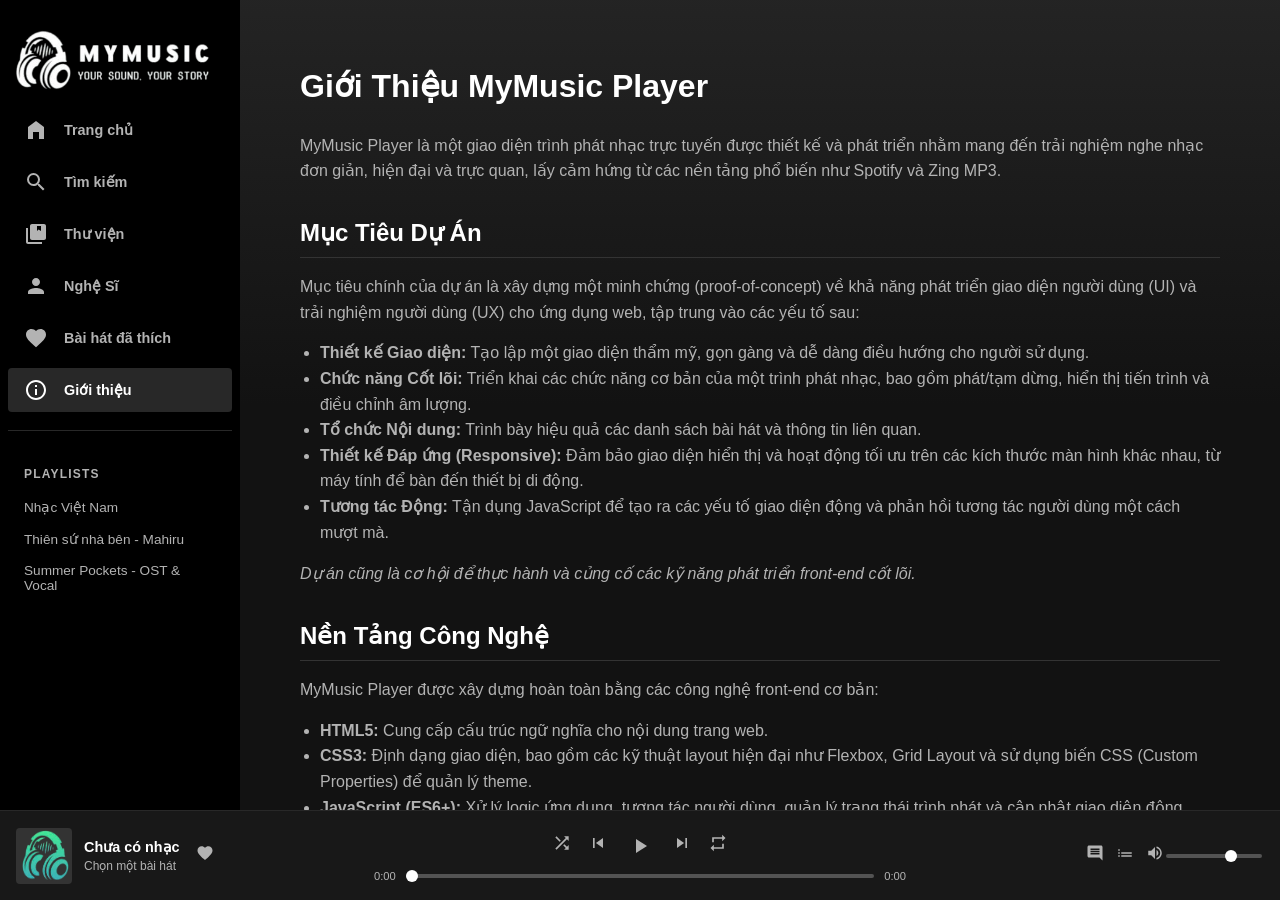
==== commit 3545bc2a: "Add playlist and artitst" ====
--- a/about.html
+++ b/about.html
@@ -62,7 +62,7 @@
             <div class="sidebar-nav">
                 <ul>
                     <li>
-                        <a href="index.html" class="active">
+                        <a href="index.html">
                             <svg viewBox="0 0 24 24" class="icon-home">
                                 <path d="M12 3L4 9v12h5v-7h6v7h5V9z"></path>
                             </svg>
@@ -90,6 +90,18 @@
                         </a>
                     </li>
                     <li>
+                        <!-- THÊM LINK NGHỆ SĨ VÀO ĐÂY -->
+                    <li>
+                        <a href="artists.html"> <!-- ** Active trên trang này ** -->
+                            <svg viewBox="0 0 24 24" width="24" height="24" fill="currentColor" class="icon-artist">
+                                <!-- Cần icon phù hợp -->
+                                <path
+                                    d="M12 12c2.21 0 4-1.79 4-4s-1.79-4-4-4-4 1.79-4 4 1.79 4 4 4zm0 2c-2.67 0-8 1.34-8 4v2h16v-2c0-2.66-5.33-4-8-4z" />
+                            </svg>
+                            Nghệ Sĩ
+                        </a>
+                    </li>
+                    <li>
                         <a href="favorite.html"> <!-- Link Bài hát đã thích giữ nguyên hoặc tạo trang riêng -->
                             <svg viewBox="0 0 24 24" class="icon-like">
                                 <path
@@ -101,7 +113,7 @@
                     </li>
                     <!-- THÊM LINK GIỚI THIỆU -->
                     <li>
-                        <a href="about.html" class="sidebar-link"> <!-- Đặt class sidebar-link nếu muốn style riêng -->
+                        <a href="about.html" class="sidebar-link active"> <!-- Đặt class sidebar-link nếu muốn style riêng -->
                             <svg viewBox="0 0 24 24" width="24" height="24" fill="currentColor" class="icon-info">
                                 <path
                                     d="M11 7h2v2h-2zm0 4h2v6h-2zm1-9C6.48 2 2 6.48 2 12s4.48 10 10 10 10-4.48 10-10S17.52 2 12 2zm0 18c-4.41 0-8-3.59-8-8s3.59-8 8-8 8 3.59 8 8-3.59 8-8 8z">
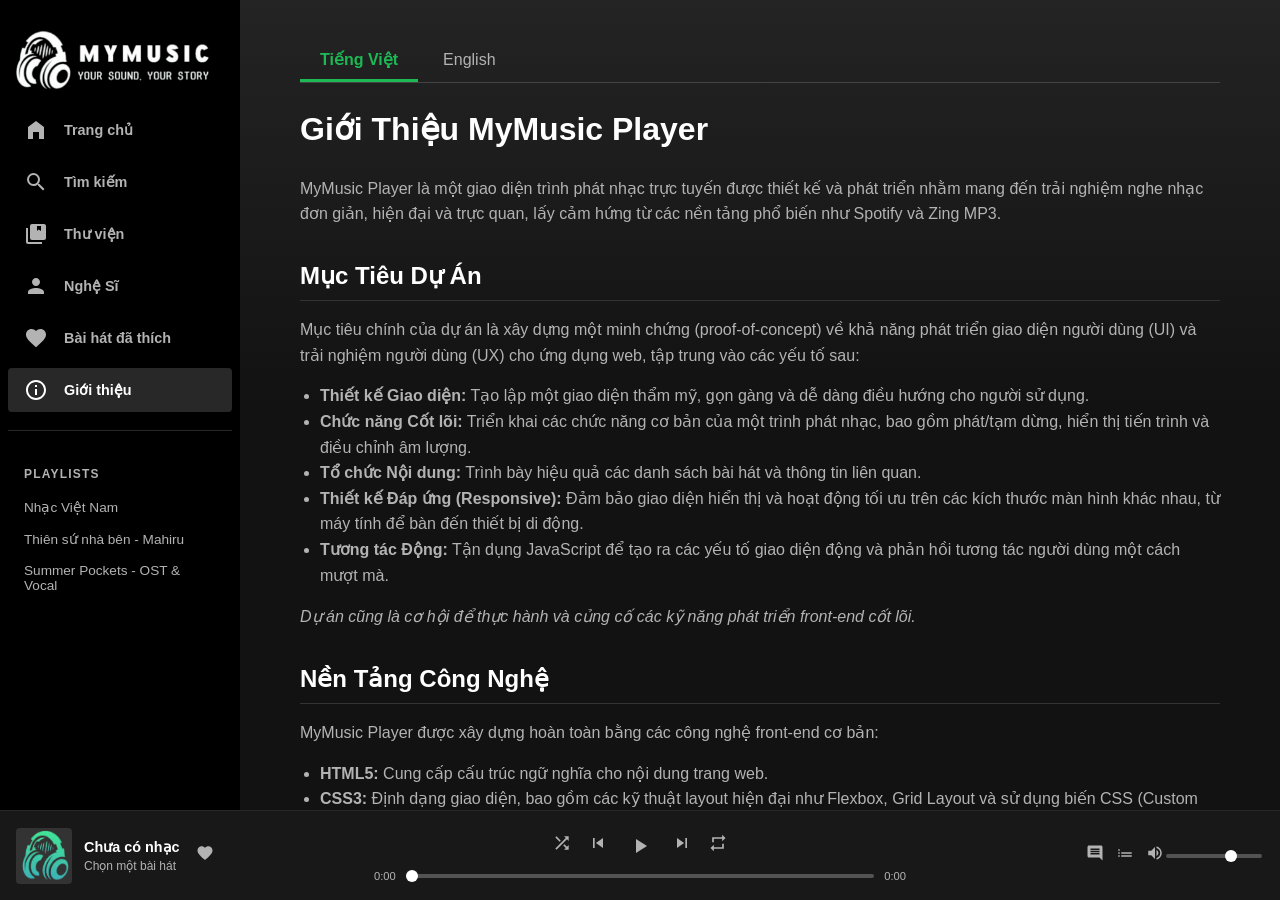
==== commit 21117f03: "fix play audio" ====
--- a/about.html
+++ b/about.html
@@ -7,19 +7,57 @@
     <title>Giới thiệu - My Music Player</title>
     <link rel="stylesheet" href="styles.css">
     <link rel="icon" href="img/favicon.png" type="image/png">
+    <!-- Assuming Font Awesome is linked for the GitHub icon, if not, you might need to add its CDN -->
+    <link rel="stylesheet" href="https://cdnjs.cloudflare.com/ajax/libs/font-awesome/5.15.4/css/all.min.css">
     <style>
         /* Style riêng cho trang about nếu cần */
-        .about-content {
+        .about-content-wrapper { /* New wrapper for language tabs and content */
             padding: 20px 30px;
+        }
+
+        .language-tabs {
+            display: flex;
+            margin-bottom: 20px;
+            border-bottom: 1px solid #444; /* Separator line */
+        }
+
+        .lang-tab-btn {
+            padding: 10px 20px;
+            cursor: pointer;
+            border: none;
+            background-color: transparent;
+            color: #b3b3b3;
+            font-size: 1em;
+            margin-right: 5px; /* Spacing between tabs */
+            border-bottom: 3px solid transparent; /* For active indicator */
+            transition: color 0.3s, border-bottom-color 0.3s;
+        }
+
+        .lang-tab-btn:hover {
+            color: #fff;
+        }
+
+        .lang-tab-btn.active {
+            color: #1DB954; /* Spotify Green for active tab */
+            border-bottom-color: #1DB954;
+            font-weight: bold;
+        }
+
+        .lang-content {
+            display: none; /* Hide content by default */
             line-height: 1.6;
         }
 
-        .about-content h1 {
+        .lang-content.active {
+            display: block; /* Show active language content */
+        }
+
+        .lang-content h1 {
             margin-bottom: 20px;
             font-size: 2em;
         }
 
-        .about-content h2 {
+        .lang-content h2 {
             margin-top: 30px;
             margin-bottom: 15px;
             font-size: 1.5em;
@@ -27,26 +65,54 @@
             padding-bottom: 5px;
         }
 
-        .about-content p {
+        .lang-content p {
             margin-bottom: 15px;
             color: #b3b3b3;
         }
 
-        .about-content ul {
+        .lang-content ul {
             list-style: disc;
             margin-left: 20px;
             margin-bottom: 15px;
             color: #b3b3b3;
         }
 
-        .about-content a {
+        .lang-content a {
             color: #1DB954;
-            /* Màu link Spotify Green */
             text-decoration: underline;
         }
 
-        .about-content a:hover {
+        .lang-content a:hover {
             color: #1ed760;
+        }
+         /* Style for the GitHub button if not using a framework like Bootstrap */
+        .btn-outline-dark {
+            display: inline-block;
+            font-weight: 400;
+            color: #ccc;
+            text-align: center;
+            vertical-align: middle;
+            cursor: pointer;
+            -webkit-user-select: none;
+            -moz-user-select: none;
+            -ms-user-select: none;
+            user-select: none;
+            background-color: transparent;
+            border: 1px solid #555;
+            padding: .375rem .75rem;
+            font-size: 1rem;
+            line-height: 1.5;
+            border-radius: .25rem;
+            text-decoration: none; /* Remove underline from button itself */
+            transition: color .15s ease-in-out,background-color .15s ease-in-out,border-color .15s ease-in-out,box-shadow .15s ease-in-out;
+        }
+        .btn-outline-dark:hover {
+            color: #fff;
+            background-color: #343a40;
+            border-color: #343a40;
+        }
+        .btn-outline-dark .fab {
+            margin-right: 5px;
         }
     </style>
 </head>
@@ -58,71 +124,45 @@
     <div class="music-player-container">
         <!-- 1. Sidebar -->
         <nav class="sidebar">
-            <div><img src="img/logo.png" height="80"></div>
+            <div><img src="img/logo.png" height="80" alt="MyMusic Player Logo"></div>
             <div class="sidebar-nav">
                 <ul>
                     <li>
                         <a href="index.html">
-                            <svg viewBox="0 0 24 24" class="icon-home">
-                                <path d="M12 3L4 9v12h5v-7h6v7h5V9z"></path>
-                            </svg>
+                            <svg viewBox="0 0 24 24" class="icon-home"><path d="M12 3L4 9v12h5v-7h6v7h5V9z"></path></svg>
                             Trang chủ
                         </a>
                     </li>
                     <li>
                         <a href="search.html">
-                            <svg viewBox="0 0 24 24" class="icon-search">
-                                <path
-                                    d="M15.5 14h-.79l-.28-.27A6.471 6.471 0 0 0 16 9.5 6.5 6.5 0 1 0 9.5 16c1.61 0 3.09-.59 4.23-1.57l.27.28v.79l5 4.99L20.49 19l-4.99-5zm-6 0C7.01 14 5 11.99 5 9.5S7.01 5 9.5 5 14 7.01 14 9.5 11.99 14 9.5 14z">
-                                </path>
-                            </svg>
+                            <svg viewBox="0 0 24 24" class="icon-search"><path d="M15.5 14h-.79l-.28-.27A6.471 6.471 0 0 0 16 9.5 6.5 6.5 0 1 0 9.5 16c1.61 0 3.09-.59 4.23-1.57l.27.28v.79l5 4.99L20.49 19l-4.99-5zm-6 0C7.01 14 5 11.99 5 9.5S7.01 5 9.5 5 14 7.01 14 9.5 11.99 14 9.5 14z"></path></svg>
                             Tìm kiếm
                         </a>
                     </li>
                     <li>
                         <a href="library.html">
-                            <svg viewBox="0 0 24 24" class="icon-library">
-                                <path
-                                    d="M4 6H2v14c0 1.1.9 2 2 2h14v-2H4V6zm16-4H8c-1.1 0-2 .9-2 2v12c0 1.1.9 2 2 2h12c1.1 0 2-.9 2-2V4c0-1.1-.9-2-2-2zm-3 2v5l-2.5-1.5L13 9V4h5zM8 16h12V4h-2v7l-2.5-1.5L13 9V4H8v12z">
-                                </path>
-                            </svg>
+                            <svg viewBox="0 0 24 24" class="icon-library"><path d="M4 6H2v14c0 1.1.9 2 2 2h14v-2H4V6zm16-4H8c-1.1 0-2 .9-2 2v12c0 1.1.9 2 2 2h12c1.1 0 2-.9 2-2V4c0-1.1-.9-2-2-2zm-3 2v5l-2.5-1.5L13 9V4h5zM8 16h12V4h-2v7l-2.5-1.5L13 9V4H8v12z"></path></svg>
                             Thư viện
                         </a>
                     </li>
                     <li>
-                        <!-- THÊM LINK NGHỆ SĨ VÀO ĐÂY -->
-                    <li>
-                        <a href="artists.html"> <!-- ** Active trên trang này ** -->
-                            <svg viewBox="0 0 24 24" width="24" height="24" fill="currentColor" class="icon-artist">
-                                <!-- Cần icon phù hợp -->
-                                <path
-                                    d="M12 12c2.21 0 4-1.79 4-4s-1.79-4-4-4-4 1.79-4 4 1.79 4 4 4zm0 2c-2.67 0-8 1.34-8 4v2h16v-2c0-2.66-5.33-4-8-4z" />
-                            </svg>
+                        <a href="artists.html">
+                            <svg viewBox="0 0 24 24" width="24" height="24" fill="currentColor" class="icon-artist"><path d="M12 12c2.21 0 4-1.79 4-4s-1.79-4-4-4-4 1.79-4 4 1.79 4 4 4zm0 2c-2.67 0-8 1.34-8 4v2h16v-2c0-2.66-5.33-4-8-4z" /></svg>
                             Nghệ Sĩ
                         </a>
                     </li>
                     <li>
-                        <a href="favorite.html"> <!-- Link Bài hát đã thích giữ nguyên hoặc tạo trang riêng -->
-                            <svg viewBox="0 0 24 24" class="icon-like">
-                                <path
-                                    d="M12 21.35l-1.45-1.32C5.4 15.36 2 12.28 2 8.5 2 5.42 4.42 3 7.5 3c1.74 0 3.41.81 4.5 2.09C13.09 3.81 14.76 3 16.5 3 19.58 3 22 5.42 22 8.5c0 3.78-3.4 6.86-8.55 11.54L12 21.35z">
-                                </path>
-                            </svg>
+                        <a href="favorite.html">
+                            <svg viewBox="0 0 24 24" class="icon-like"><path d="M12 21.35l-1.45-1.32C5.4 15.36 2 12.28 2 8.5 2 5.42 4.42 3 7.5 3c1.74 0 3.41.81 4.5 2.09C13.09 3.81 14.76 3 16.5 3 19.58 3 22 5.42 22 8.5c0 3.78-3.4 6.86-8.55 11.54L12 21.35z"></path></svg>
                             Bài hát đã thích
                         </a>
                     </li>
-                    <!-- THÊM LINK GIỚI THIỆU -->
-                    <li>
-                        <a href="about.html" class="sidebar-link active"> <!-- Đặt class sidebar-link nếu muốn style riêng -->
-                            <svg viewBox="0 0 24 24" width="24" height="24" fill="currentColor" class="icon-info">
-                                <path
-                                    d="M11 7h2v2h-2zm0 4h2v6h-2zm1-9C6.48 2 2 6.48 2 12s4.48 10 10 10 10-4.48 10-10S17.52 2 12 2zm0 18c-4.41 0-8-3.59-8-8s3.59-8 8-8 8 3.59 8 8-3.59 8-8 8z">
-                                </path>
-                            </svg>
+                    <li>
+                        <a href="about.html" class="sidebar-link active">
+                            <svg viewBox="0 0 24 24" width="24" height="24" fill="currentColor" class="icon-info"><path d="M11 7h2v2h-2zm0 4h2v6h-2zm1-9C6.48 2 2 6.48 2 12s4.48 10 10 10 10-4.48 10-10S17.52 2 12 2zm0 18c-4.41 0-8-3.59-8-8s3.59-8 8-8 8 3.59 8 8-3.59 8-8 8z"></path></svg>
                             Giới thiệu
                         </a>
                     </li>
-
                 </ul>
             </div>
             <div class="sidebar-playlists">
@@ -135,165 +175,210 @@
 
         <!-- 2. Main Content Area for About Page -->
         <main class="main-content" id="about-content-container">
-            <div class="about-content container py-4"> <!-- Thêm class container và padding -->
-                <h1 class="text-center mb-4">Giới Thiệu MyMusic Player</h1>
-
-                <p class="lead text-center mb-5">
-                    MyMusic Player là một giao diện trình phát nhạc trực tuyến được thiết kế và phát triển nhằm mang đến
-                    trải nghiệm nghe nhạc đơn giản, hiện đại và trực quan, lấy cảm hứng từ các nền tảng phổ biến như
-                    Spotify và Zing MP3.
-                </p>
-
-                <section class="mb-5">
-                    <h2 class="h4 border-bottom pb-2 mb-3">Mục Tiêu Dự Án</h2>
-                    <p>Mục tiêu chính của dự án là xây dựng một minh chứng (proof-of-concept) về khả năng phát triển
-                        giao diện người dùng (UI) và trải nghiệm người dùng (UX) cho ứng dụng web, tập trung vào các yếu
-                        tố sau:</p>
-                    <ul>
-                        <li><strong>Thiết kế Giao diện:</strong> Tạo lập một giao diện thẩm mỹ, gọn gàng và dễ dàng điều
-                            hướng cho người sử dụng.</li>
-                        <li><strong>Chức năng Cốt lõi:</strong> Triển khai các chức năng cơ bản của một trình phát nhạc,
-                            bao gồm phát/tạm dừng, hiển thị tiến trình và điều chỉnh âm lượng.</li>
-                        <li><strong>Tổ chức Nội dung:</strong> Trình bày hiệu quả các danh sách bài hát và thông tin
-                            liên quan.</li>
-                        <li><strong>Thiết kế Đáp ứng (Responsive):</strong> Đảm bảo giao diện hiển thị và hoạt động tối
-                            ưu trên các kích thước màn hình khác nhau, từ máy tính để bàn đến thiết bị di động.</li>
-                        <li><strong>Tương tác Động:</strong> Tận dụng JavaScript để tạo ra các yếu tố giao diện động và
-                            phản hồi tương tác người dùng một cách mượt mà.</li>
-                    </ul>
-                    <p><em>Dự án cũng là cơ hội để thực hành và củng cố các kỹ năng phát triển front-end cốt lõi.</em>
+            <div class="about-content-wrapper"> <!-- Wrapper for tabs and content -->
+                <div class="language-tabs">
+                    <button id="lang-vi-btn" class="lang-tab-btn active" data-lang="vi">Tiếng Việt</button>
+                    <button id="lang-en-btn" class="lang-tab-btn" data-lang="en">English</button>
+                </div>
+
+                <!-- Vietnamese Content -->
+                <div id="about-content-vi" class="lang-content active">
+                    <h1 class="text-center mb-4">Giới Thiệu MyMusic Player</h1>
+
+                    <p class="lead text-center mb-5">
+                        MyMusic Player là một giao diện trình phát nhạc trực tuyến được thiết kế và phát triển nhằm mang đến
+                        trải nghiệm nghe nhạc đơn giản, hiện đại và trực quan, lấy cảm hứng từ các nền tảng phổ biến như
+                        Spotify và Zing MP3.
                     </p>
-                </section>
-
-                <section class="mb-5">
-                    <h2 class="h4 border-bottom pb-2 mb-3">Nền Tảng Công Nghệ</h2>
-                    <p>MyMusic Player được xây dựng hoàn toàn bằng các công nghệ front-end cơ bản:</p>
-                    <ul>
-                        <li><strong>HTML5:</strong> Cung cấp cấu trúc ngữ nghĩa cho nội dung trang web.</li>
-                        <li><strong>CSS3:</strong> Định dạng giao diện, bao gồm các kỹ thuật layout hiện đại như
-                            Flexbox, Grid Layout và sử dụng biến CSS (Custom Properties) để quản lý theme.</li>
-                        <li><strong>JavaScript (ES6+):</strong> Xử lý logic ứng dụng, tương tác người dùng, quản lý
-                            trạng thái trình phát và cập nhật giao diện động (không sử dụng framework/thư viện bên
-                            ngoài).</li>
-                        <li><strong>Hosting:</strong> Triển khai dưới dạng trang web tĩnh thông qua GitHub Pages.</li>
-                    </ul>
-                </section>
-
-                <section class="mb-5">
-                    <h2 class="h4 border-bottom pb-2 mb-3">Phạm Vi và Giới Hạn</h2>
-                    <p>MyMusic Player là một ứng dụng web tĩnh (static web application), được triển khai trên GitHub
-                        Pages. Do đó, ứng dụng hoạt động hoàn toàn phía client (trình duyệt) và có các giới hạn sau:</p>
-                    <ul>
-                        <li><strong>Dữ liệu tĩnh:</strong> Danh sách bài hát, thông tin nghệ sĩ và ảnh bìa được định
-                            nghĩa cố định trong mã nguồn (JavaScript) và không thể được người dùng thêm/sửa/xóa thông
-                            qua giao diện.</li>
-                        <li><strong>Không có tính năng phía máy chủ:</strong> Không có cơ sở dữ liệu, chức năng đăng
-                            nhập/đăng ký người dùng, lưu trữ playlist cá nhân trên server, hoặc khả năng tải lên tập tin
-                            nhạc.</li>
-                        <li><strong>Hoạt động độc lập:</strong> Không có sự đồng bộ hóa trạng thái nghe nhạc giữa các
-                            thiết bị hoặc phiên làm việc khác nhau.</li>
-                    </ul>
-                    <p><em>Các giới hạn này phản ánh bản chất của một dự án front-end tĩnh tập trung vào giao diện và
-                            trải nghiệm người dùng phía client.</em></p>
-                </section>
-
-                <section class="mb-4">
-                    <h2 class="h4 border-bottom pb-2 mb-3">Thông Tin Nhà Phát Triển</h2>
-                    <p>Dự án được phát triển bởi <strong>Trần Hữu Đạt</strong>.</p>
-                    <p>Để xem thêm các dự án khác hoặc liên hệ, vui lòng truy cập hồ sơ GitHub:</p>
-                    <p><a href="https://github.com/TranHuuDat2004/" target="_blank" rel="noopener noreferrer"
-                            class="btn btn-outline-dark">
-                            <i class="fab fa-github"></i> <!-- Giả sử bạn dùng Font Awesome -->
-                            Xem trên GitHub
-                        </a></p>
-                </section>
-
-                <hr>
-
-                <p class="text-center text-muted mt-4">Cảm ơn bạn đã dành thời gian tìm hiểu về MyMusic Player!</p>
-
+
+                    <section class="mb-5">
+                        <h2 class="h4 border-bottom pb-2 mb-3">Mục Tiêu Dự Án</h2>
+                        <p>Mục tiêu chính của dự án là xây dựng một minh chứng (proof-of-concept) về khả năng phát triển
+                            giao diện người dùng (UI) và trải nghiệm người dùng (UX) cho ứng dụng web, tập trung vào các yếu
+                            tố sau:</p>
+                        <ul>
+                            <li><strong>Thiết kế Giao diện:</strong> Tạo lập một giao diện thẩm mỹ, gọn gàng và dễ dàng điều
+                                hướng cho người sử dụng.</li>
+                            <li><strong>Chức năng Cốt lõi:</strong> Triển khai các chức năng cơ bản của một trình phát nhạc,
+                                bao gồm phát/tạm dừng, hiển thị tiến trình và điều chỉnh âm lượng.</li>
+                            <li><strong>Tổ chức Nội dung:</strong> Trình bày hiệu quả các danh sách bài hát và thông tin
+                                liên quan.</li>
+                            <li><strong>Thiết kế Đáp ứng (Responsive):</strong> Đảm bảo giao diện hiển thị và hoạt động tối
+                                ưu trên các kích thước màn hình khác nhau, từ máy tính để bàn đến thiết bị di động.</li>
+                            <li><strong>Tương tác Động:</strong> Tận dụng JavaScript để tạo ra các yếu tố giao diện động và
+                                phản hồi tương tác người dùng một cách mượt mà.</li>
+                        </ul>
+                        <p><em>Dự án cũng là cơ hội để thực hành và củng cố các kỹ năng phát triển front-end cốt lõi.</em>
+                        </p>
+                    </section>
+
+                    <section class="mb-5">
+                        <h2 class="h4 border-bottom pb-2 mb-3">Nền Tảng Công Nghệ</h2>
+                        <p>MyMusic Player được xây dựng hoàn toàn bằng các công nghệ front-end cơ bản:</p>
+                        <ul>
+                            <li><strong>HTML5:</strong> Cung cấp cấu trúc ngữ nghĩa cho nội dung trang web.</li>
+                            <li><strong>CSS3:</strong> Định dạng giao diện, bao gồm các kỹ thuật layout hiện đại như
+                                Flexbox, Grid Layout và sử dụng biến CSS (Custom Properties) để quản lý theme.</li>
+                            <li><strong>JavaScript (ES6+):</strong> Xử lý logic ứng dụng, tương tác người dùng, quản lý
+                                trạng thái trình phát và cập nhật giao diện động (không sử dụng framework/thư viện bên
+                                ngoài).</li>
+                            <li><strong>Hosting:</strong> Triển khai dưới dạng trang web tĩnh thông qua GitHub Pages.</li>
+                        </ul>
+                    </section>
+
+                    <section class="mb-5">
+                        <h2 class="h4 border-bottom pb-2 mb-3">Phạm Vi và Giới Hạn</h2>
+                        <p>MyMusic Player là một ứng dụng web tĩnh (static web application), được triển khai trên GitHub
+                            Pages. Do đó, ứng dụng hoạt động hoàn toàn phía client (trình duyệt) và có các giới hạn sau:</p>
+                        <ul>
+                            <li><strong>Dữ liệu tĩnh:</strong> Danh sách bài hát, thông tin nghệ sĩ và ảnh bìa được định
+                                nghĩa cố định trong mã nguồn (JavaScript) và không thể được người dùng thêm/sửa/xóa thông
+                                qua giao diện.</li>
+                            <li><strong>Không có tính năng phía máy chủ:</strong> Không có cơ sở dữ liệu, chức năng đăng
+                                nhập/đăng ký người dùng, lưu trữ playlist cá nhân trên server, hoặc khả năng tải lên tập tin
+                                nhạc.</li>
+                            <li><strong>Hoạt động độc lập:</strong> Không có sự đồng bộ hóa trạng thái nghe nhạc giữa các
+                                thiết bị hoặc phiên làm việc khác nhau.</li>
+                        </ul>
+                        <p><em>Các giới hạn này phản ánh bản chất của một dự án front-end tĩnh tập trung vào giao diện và
+                                trải nghiệm người dùng phía client.</em></p>
+                    </section>
+
+                    <section class="mb-4">
+                        <h2 class="h4 border-bottom pb-2 mb-3">Thông Tin Nhà Phát Triển</h2>
+                        <p>Dự án được phát triển bởi <strong>Trần Hữu Đạt</strong>.</p>
+                        <p>Để xem thêm các dự án khác hoặc liên hệ, vui lòng truy cập hồ sơ GitHub:</p>
+                        <p><a href="https://github.com/TranHuuDat2004/" target="_blank" rel="noopener noreferrer"
+                                class="btn btn-outline-dark">
+                                <i class="fab fa-github"></i>
+                                Xem trên GitHub
+                            </a></p>
+                    </section>
+                    <hr>
+                    <p class="text-center text-muted mt-4">Cảm ơn bạn đã dành thời gian tìm hiểu về MyMusic Player!</p>
+                </div>
+
+                <!-- English Content -->
+                <div id="about-content-en" class="lang-content">
+                    <h1 class="text-center mb-4">About MyMusic Player</h1>
+
+                    <p class="lead text-center mb-5">
+                        MyMusic Player is an online music player interface designed and developed to provide a simple, modern, and intuitive music listening experience, inspired by popular platforms like Spotify and Zing MP3.
+                    </p>
+
+                    <section class="mb-5">
+                        <h2 class="h4 border-bottom pb-2 mb-3">Project Goals</h2>
+                        <p>The main goal of the project is to build a proof-of-concept demonstrating capabilities in developing user interface (UI) and user experience (UX) for web applications, focusing on the following aspects:</p>
+                        <ul>
+                            <li><strong>Interface Design:</strong> Create an aesthetically pleasing, clean, and easy-to-navigate interface for users.</li>
+                            <li><strong>Core Functionality:</strong> Implement basic music player functions, including play/pause, progress display, and volume control.</li>
+                            <li><strong>Content Organization:</strong> Effectively present song lists and related information.</li>
+                            <li><strong>Responsive Design:</strong> Ensure the interface displays and functions optimally across various screen sizes, from desktops to mobile devices.</li>
+                            <li><strong>Dynamic Interaction:</strong> Utilize JavaScript to create dynamic interface elements and respond smoothly to user interactions.</li>
+                        </ul>
+                        <p><em>The project also serves as an opportunity to practice and reinforce core front-end development skills.</em></p>
+                    </section>
+
+                    <section class="mb-5">
+                        <h2 class="h4 border-bottom pb-2 mb-3">Technology Stack</h2>
+                        <p>MyMusic Player is built entirely with fundamental front-end technologies:</p>
+                        <ul>
+                            <li><strong>HTML5:</strong> Provides the semantic structure for the web page content.</li>
+                            <li><strong>CSS3:</strong> Styles the interface, including modern layout techniques like Flexbox, Grid Layout, and using CSS Custom Properties for theme management.</li>
+                            <li><strong>JavaScript (ES6+):</strong> Handles application logic, user interactions, player state management, and dynamic interface updates (without using external frameworks/libraries).</li>
+                            <li><strong>Hosting:</strong> Deployed as a static website via GitHub Pages.</li>
+                        </ul>
+                    </section>
+
+                    <section class="mb-5">
+                        <h2 class="h4 border-bottom pb-2 mb-3">Scope and Limitations</h2>
+                        <p>MyMusic Player is a static web application, deployed on GitHub Pages. Therefore, the application operates entirely on the client-side (browser) and has the following limitations:</p>
+                        <ul>
+                            <li><strong>Static Data:</strong> Song lists, artist information, and album art are hardcoded in the source (JavaScript) and cannot be added/edited/deleted by users through the interface.</li>
+                            <li><strong>No Server-Side Features:</strong> There is no database, user login/registration functionality, server-side personal playlist storage, or music file upload capability.</li>
+                            <li><strong>Standalone Operation:</strong> There is no synchronization of listening status between different devices or sessions.</li>
+                        </ul>
+                        <p><em>These limitations reflect the nature of a static front-end project focused on client-side interface and user experience.</em></p>
+                    </section>
+
+                    <section class="mb-4">
+                        <h2 class="h4 border-bottom pb-2 mb-3">Developer Information</h2>
+                        <p>This project was developed by <strong>Trần Hữu Đạt</strong>.</p>
+                        <p>To see more projects or get in touch, please visit the GitHub profile:</p>
+                        <p><a href="https://github.com/TranHuuDat2004/" target="_blank" rel="noopener noreferrer"
+                                class="btn btn-outline-dark">
+                                <i class="fab fa-github"></i>
+                                View on GitHub
+                            </a></p>
+                    </section>
+                    <hr>
+                    <p class="text-center text-muted mt-4">Thank you for taking the time to learn about MyMusic Player!</p>
+                </div>
             </div>
         </main>
 
-        <!-- 3. Player Bar -->
+        <!-- 3. Player Bar (Assuming it's the same as before) -->
         <footer class="player-bar">
-            <!-- Copy nội dung player bar vào đây -->
             <div class="song-info"> <img src="img/favicon.png" alt="Now Playing" id="now-playing-art">
                 <div class="text-details">
                     <h4 id="now-playing-title">Chưa có nhạc</h4>
                     <p id="now-playing-artist">Chọn một bài hát</p>
                 </div>
-                <div class="actions"> <button title="Thích"><svg viewBox="0 0 24 24" width="18" height="18"
-                            class="icon-like">
-                            <path
-                                d="M12 21.35l-1.45-1.32C5.4 15.36 2 12.28 2 8.5 2 5.42 4.42 3 7.5 3c1.74 0 3.41.81 4.5 2.09C13.09 3.81 14.76 3 16.5 3 19.58 3 22 5.42 22 8.5c0 3.78-3.4 6.86-8.55 11.54L12 21.35z">
-                            </path>
-                        </svg></button> </div>
+                <div class="actions"> <button title="Thích"><svg viewBox="0 0 24 24" width="18" height="18" class="icon-like"><path d="M12 21.35l-1.45-1.32C5.4 15.36 2 12.28 2 8.5 2 5.42 4.42 3 7.5 3c1.74 0 3.41.81 4.5 2.09C13.09 3.81 14.76 3 16.5 3 19.58 3 22 5.42 22 8.5c0 3.78-3.4 6.86-8.55 11.54L12 21.35z"></path></svg></button> </div>
             </div>
             <div class="player-controls">
-                <div class="buttons"> <button title="Ngẫu nhiên"><svg viewBox="0 0 24 24" width="20" height="20"
-                            class="icon-shuffle">
-                            <path
-                                d="M10.59 9.17L5.41 4 4 5.41l5.17 5.17 1.42-1.41zM14.5 4l2.04 2.04L4 18.59 5.41 20 17.96 7.46 20 9.5V4h-5.5zm.33 9.41l-1.41 1.41 3.13 3.13L14.5 20H20v-5.5l-2.04 2.04-3.13-3.13z">
-                            </path>
-                        </svg></button> <button title="Trước"><svg viewBox="0 0 24 24" width="20" height="20"
-                            class="icon-prev">
-                            <path d="M6 6h2v12H6zm3.5 6l8.5 6V6z"></path>
-                        </svg></button> <button class="play-pause-btn" id="main-play-pause-btn" title="Phát"><svg
-                            viewBox="0 0 24 24" width="24" height="24" class="icon-play">
-                            <path d="M8 5v14l11-7z"></path>
-                        </svg></button> <button title="Tiếp theo"><svg viewBox="0 0 24 24" width="20" height="20"
-                            class="icon-next">
-                            <path d="M6 18l8.5-6L6 6v12zM16 6v12h2V6h-2z"></path>
-                        </svg></button> <button title="Lặp lại"><svg viewBox="0 0 24 24" width="20" height="20"
-                            class="icon-repeat">
-                            <path d="M7 7h10v3l4-4-4-4v3H5v6h2V7zm10 10H7v-3l-4 4 4 4v-3h12v-6h-2v4z"></path>
-                        </svg></button> </div>
-                <div class="progress-bar-container"> <span id="current-time">0:00</span> <input type="range"
-                        id="progress-bar" min="0" max="100" value="0" title="Thanh tiến trình"> <span
-                        id="total-time">0:00</span> </div>
-            </div>
-            <div class="other-controls"> <button title="Lời bài hát"><svg viewBox="0 0 24 24" width="18" height="18"
-                        class="icon-lyrics">
-                        <path
-                            d="M20 2H4c-1.1 0-2 .9-2 2v12c0 1.1.9 2 2 2h14l4 4V4c0-1.1-.9-2-2-2zm-2 12H6v-2h12v2zm0-3H6V9h12v2zm0-3H6V6h12v2z">
-                        </path>
-                    </svg></button> <button title="Hàng đợi"><svg viewBox="0 0 24 24" width="18" height="18"
-                        class="icon-queue">
-                        <path
-                            d="M3 13h2v-2H3v2zm0 4h2v-2H3v2zm0-8h2V7H3v2zm4 4h14v-2H7v2zm0 4h14v-2H7v2zm0-10h14V7H7v2z">
-                        </path>
-                    </svg></button> <button title="Âm lượng"><svg viewBox="0 0 24 24" width="18" height="18"
-                        class="icon-volume">
-                        <path
-                            d="M3 9v6h4l5 5V4L7 9H3zm13.5 3c0-1.77-1.02-3.29-2.5-4.03v8.05c1.48-.73 2.5-2.25 2.5-4.02zM14 3.23v2.06c2.89.86 5 3.54 5 6.71s-2.11 5.85-5 6.71v2.06c4.01-.91 7-4.49 7-8.77s-2.99-7.86-7-8.77z">
-                        </path>
-                    </svg></button>
-                <div class="volume-bar-container"><input type="range" id="volume-bar" min="0" max="100" value="70"
-                        title="Thanh âm lượng"></div>
+                <div class="buttons"> <button title="Ngẫu nhiên"><svg viewBox="0 0 24 24" width="20" height="20" class="icon-shuffle"><path d="M10.59 9.17L5.41 4 4 5.41l5.17 5.17 1.42-1.41zM14.5 4l2.04 2.04L4 18.59 5.41 20 17.96 7.46 20 9.5V4h-5.5zm.33 9.41l-1.41 1.41 3.13 3.13L14.5 20H20v-5.5l-2.04 2.04-3.13-3.13z"></path></svg></button> <button title="Trước"><svg viewBox="0 0 24 24" width="20" height="20" class="icon-prev"><path d="M6 6h2v12H6zm3.5 6l8.5 6V6z"></path></svg></button> <button class="play-pause-btn" id="main-play-pause-btn" title="Phát"><svg viewBox="0 0 24 24" width="24" height="24" class="icon-play"><path d="M8 5v14l11-7z"></path></svg></button> <button title="Tiếp theo"><svg viewBox="0 0 24 24" width="20" height="20" class="icon-next"><path d="M6 18l8.5-6L6 6v12zM16 6v12h2V6h-2z"></path></svg></button> <button title="Lặp lại"><svg viewBox="0 0 24 24" width="20" height="20" class="icon-repeat"><path d="M7 7h10v3l4-4-4-4v3H5v6h2V7zm10 10H7v-3l-4 4 4 4v-3h12v-6h-2v4z"></path></svg></button> </div>
+                <div class="progress-bar-container"> <span id="current-time">0:00</span> <input type="range" id="progress-bar" min="0" max="100" value="0" title="Thanh tiến trình"> <span id="total-time">0:00</span> </div>
+            </div>
+            <div class="other-controls"> <button title="Lời bài hát"><svg viewBox="0 0 24 24" width="18" height="18" class="icon-lyrics"><path d="M20 2H4c-1.1 0-2 .9-2 2v12c0 1.1.9 2 2 2h14l4 4V4c0-1.1-.9-2-2-2zm-2 12H6v-2h12v2zm0-3H6V9h12v2zm0-3H6V6h12v2z"></path></svg></button> <button title="Hàng đợi"><svg viewBox="0 0 24 24" width="18" height="18" class="icon-queue"><path d="M3 13h2v-2H3v2zm0 4h2v-2H3v2zm0-8h2V7H3v2zm4 4h14v-2H7v2zm0 4h14v-2H7v2zm0-10h14V7H7v2z"></path></svg></button> <button title="Âm lượng"><svg viewBox="0 0 24 24" width="18" height="18" class="icon-volume"><path d="M3 9v6h4l5 5V4L7 9H3zm13.5 3c0-1.77-1.02-3.29-2.5-4.03v8.05c1.48-.73 2.5-2.25 2.5-4.02zM14 3.23v2.06c2.89.86 5 3.54 5 6.71s-2.11 5.85-5 6.71v2.06c4.01-.91 7-4.49 7-8.77s-2.99-7.86-7-8.77z"></path></svg></button>
+                <div class="volume-bar-container"><input type="range" id="volume-bar" min="0" max="100" value="70" title="Thanh âm lượng"></div>
             </div>
         </footer>
     </div>
 
-    <!-- Scripts cần thiết cho player và sidebar (tùy thuộc cấu trúc của bạn) -->
-    <script src="data/music.js"></script> <!-- Cần cho render playlist sidebar -->
+    <script src="data/music.js"></script>
     <script src="js/utils.js"></script>
     <script src="js/player.js"></script>
-    <!-- Không cần main.js, search.js, library.js ở đây -->
     <script>
-        // Chạy render playlist cho sidebar trên trang about
         document.addEventListener('DOMContentLoaded', () => {
+            // --- Sidebar Playlist Links ---
             const playlistUl = document.getElementById('playlist-links-list');
             if (typeof ALL_MUSIC_SECTIONS !== 'undefined' && playlistUl && typeof window.renderPlaylistLinks === 'function') {
                 window.renderPlaylistLinks(ALL_MUSIC_SECTIONS, playlistUl);
             }
-            // Đảm bảo class 'active' đúng cho link 'Giới thiệu'
+
+            // --- Sidebar Active Link ---
+            // Remove active from all first
             document.querySelectorAll('.sidebar-nav a').forEach(link => link.classList.remove('active'));
+            // Add active to the current page's link
             const aboutLink = document.querySelector('.sidebar-nav a[href="about.html"]');
-            if (aboutLink) aboutLink.classList.add('active');
+            if (aboutLink) {
+                aboutLink.classList.add('active');
+            }
+
+            // --- Language Tab Functionality ---
+            const langTabButtons = document.querySelectorAll('.lang-tab-btn');
+            const langContentDivs = document.querySelectorAll('.lang-content');
+
+            langTabButtons.forEach(button => {
+                button.addEventListener('click', () => {
+                    // Remove active class from all buttons and content
+                    langTabButtons.forEach(btn => btn.classList.remove('active'));
+                    langContentDivs.forEach(content => content.classList.remove('active'));
+
+                    // Add active class to the clicked button
+                    button.classList.add('active');
+
+                    // Show the corresponding content
+                    const lang = button.dataset.lang; // vi or en
+                    const activeContent = document.getElementById(`about-content-${lang}`);
+                    if (activeContent) {
+                        activeContent.classList.add('active');
+                    }
+                });
+            });
         });
     </script>
 
 </body>
-
 </html>
